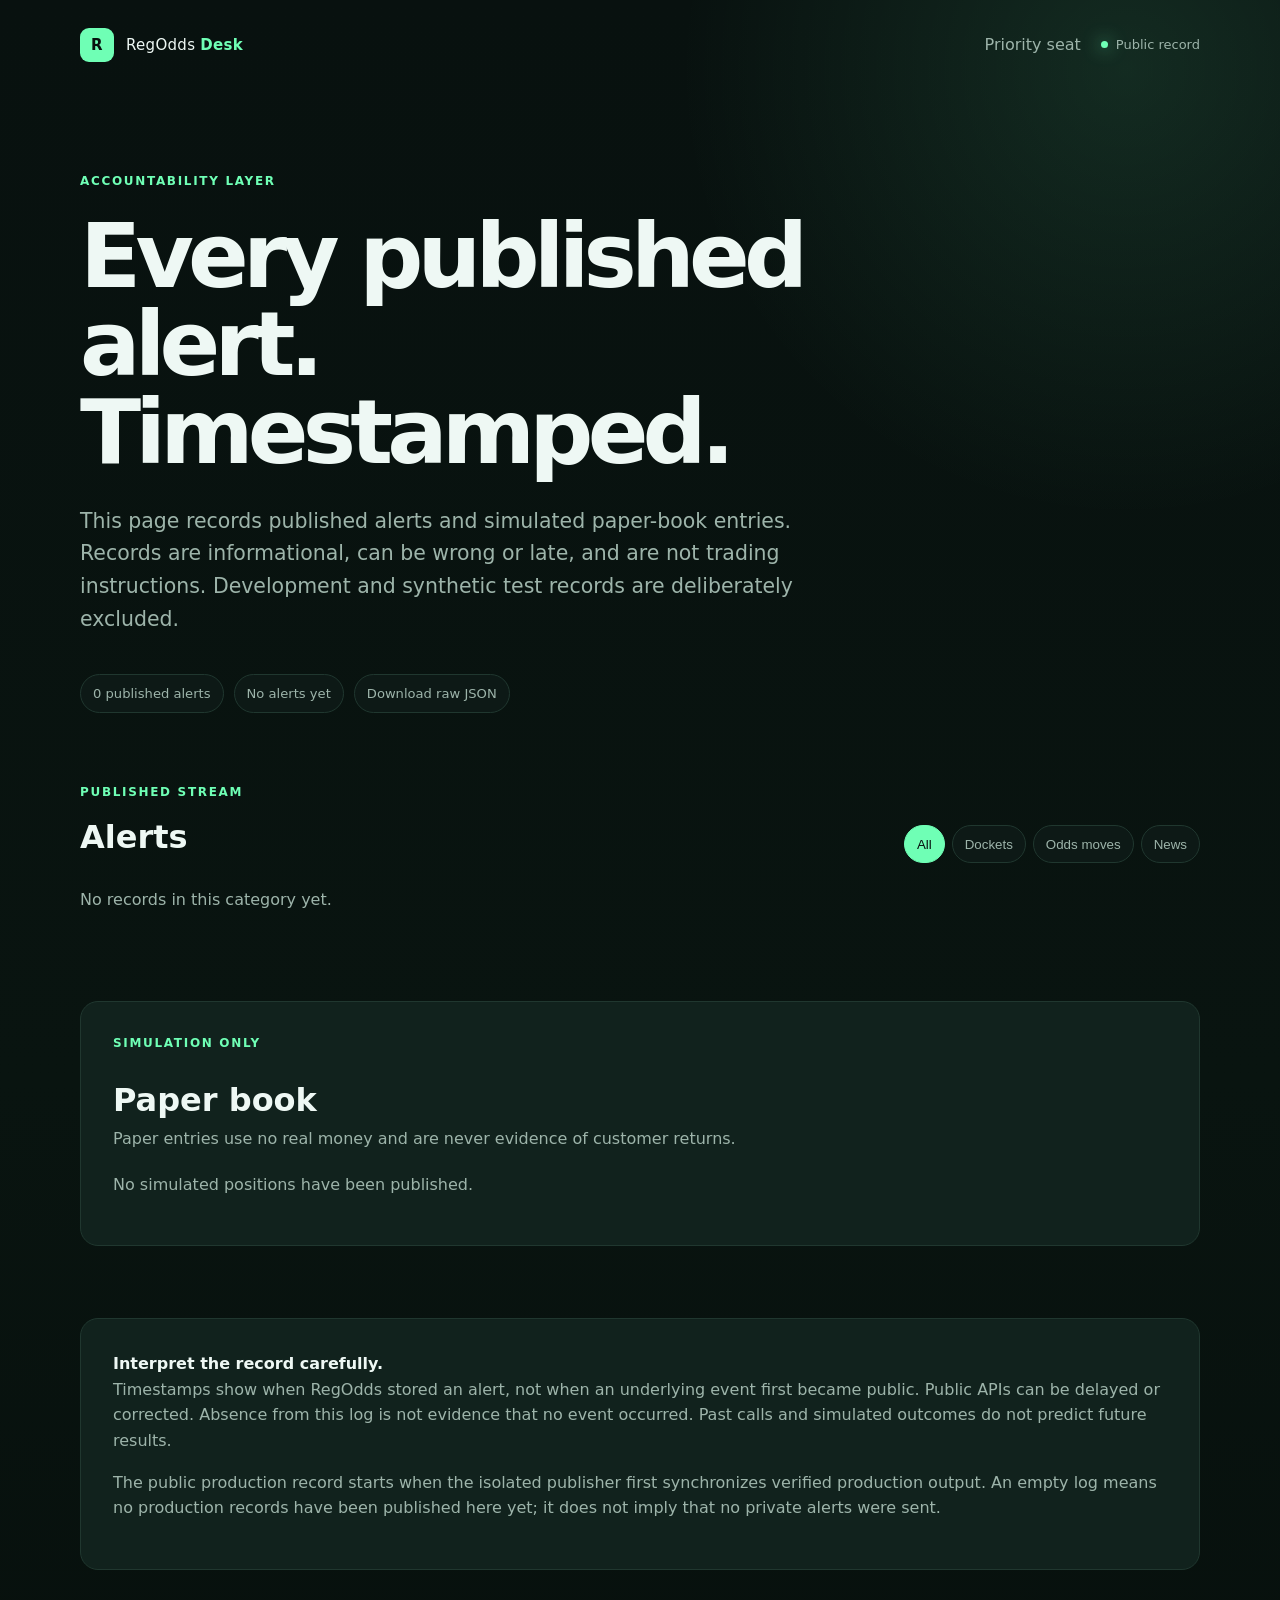
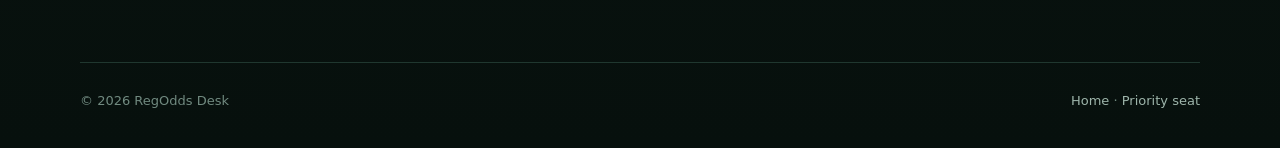
==== log/index.html @ b19358e7 "feat: publish priority seat and public alert log" ====
<!doctype html>
<html lang="en">
  <head>
    <meta charset="utf-8" />
    <meta name="viewport" content="width=device-width, initial-scale=1" />
    <meta
      name="description"
      content="The timestamped public alert record for RegOdds Desk, including simulated paper-book entries."
    />
    <meta name="theme-color" content="#08110f" />
    <link rel="canonical" href="https://regodds.com/log/" />
    <link rel="stylesheet" href="/styles.css" />
    <link rel="stylesheet" href="/log/log.css" />
    <title>Public Log — RegOdds Desk</title>
  </head>
  <body>
    <main>
      <nav aria-label="Primary navigation">
        <a class="brand" href="/" aria-label="RegOdds Desk home">
          <span class="brand-mark" aria-hidden="true">R</span>
          <span>RegOdds <strong>Desk</strong></span>
        </a>
        <div class="nav-links">
          <a href="/seat/">Priority seat</a>
          <span class="status"><span aria-hidden="true"></span> Public record</span>
        </div>
      </nav>

      <header class="log-header">
        <p class="eyebrow">Accountability layer</p>
        <h1>Every published alert.<br />Timestamped.</h1>
        <p class="lede">
          This page records published alerts and simulated paper-book entries. Records are
          informational, can be wrong or late, and are not trading instructions. Development
          and synthetic test records are deliberately excluded.
        </p>
        <div class="log-meta" aria-live="polite">
          <span id="record-count">Loading records…</span>
          <span id="latest-record"></span>
          <a href="/log/alerts.json">Download raw JSON</a>
        </div>
      </header>

      <section aria-labelledby="alerts-title">
        <div class="section-heading">
          <div>
            <p class="eyebrow">Published stream</p>
            <h2 id="alerts-title">Alerts</h2>
          </div>
          <div class="filters" role="group" aria-label="Filter alerts">
            <button class="active" type="button" data-kind="all">All</button>
            <button type="button" data-kind="docket">Dockets</button>
            <button type="button" data-kind="move">Odds moves</button>
            <button type="button" data-kind="news">News</button>
          </div>
        </div>
        <div id="alert-list" class="alert-list">
          <p class="empty-state">Loading the public record…</p>
        </div>
        <noscript><p class="empty-state">JavaScript is required for the visual log. The <a href="/log/alerts.json">raw JSON record</a> remains available.</p></noscript>
      </section>

      <section class="paper-section" aria-labelledby="paper-title">
        <p class="eyebrow">Simulation only</p>
        <h2 id="paper-title">Paper book</h2>
        <p class="paper-intro">Paper entries use no real money and are never evidence of customer returns.</p>
        <div id="paper-list" class="paper-list"><p class="empty-state">Loading…</p></div>
      </section>

      <section class="log-disclosure">
        <strong>Interpret the record carefully.</strong>
        <p>
          Timestamps show when RegOdds stored an alert, not when an underlying event first
          became public. Public APIs can be delayed or corrected. Absence from this log is not
          evidence that no event occurred. Past calls and simulated outcomes do not predict future results.
        </p>
        <p>
          The public production record starts when the isolated publisher first synchronizes
          verified production output. An empty log means no production records have been
          published here yet; it does not imply that no private alerts were sent.
        </p>
      </section>
    </main>

    <footer>
      <span>© 2026 RegOdds Desk</span>
      <span><a href="/">Home</a> · <a href="/seat/">Priority seat</a></span>
    </footer>

    <script src="/log/log.js" defer></script>
  </body>
</html>
---- styles.css ----
:root {
  color-scheme: dark;
  --bg: #08110f;
  --panel: #0d1916;
  --panel-2: #11221d;
  --text: #eef8f4;
  --muted: #9db4aa;
  --line: #20372f;
  --accent: #6fffb5;
  --accent-soft: rgba(111, 255, 181, 0.11);
}

* {
  box-sizing: border-box;
}

html {
  background: var(--bg);
  scroll-behavior: smooth;
}

body {
  margin: 0;
  min-width: 320px;
  color: var(--text);
  background:
    radial-gradient(circle at 88% 4%, rgba(111, 255, 181, 0.11), transparent 28rem),
    linear-gradient(180deg, #08110f 0%, #091410 62%, #07100d 100%);
  font-family:
    Inter, ui-sans-serif, system-ui, -apple-system, BlinkMacSystemFont, "Segoe UI", sans-serif;
  line-height: 1.6;
}

main,
footer {
  width: min(1120px, calc(100% - 40px));
  margin-inline: auto;
}

nav {
  display: flex;
  align-items: center;
  justify-content: space-between;
  padding: 28px 0;
}

.brand {
  display: inline-flex;
  align-items: center;
  gap: 12px;
  color: var(--text);
  font-size: 15px;
  letter-spacing: 0.02em;
  text-decoration: none;
}

.brand strong {
  color: var(--accent);
  font-weight: 650;
}

.brand-mark {
  display: grid;
  width: 34px;
  height: 34px;
  place-items: center;
  color: var(--bg);
  background: var(--accent);
  border-radius: 9px;
  font-weight: 800;
}

.status {
  display: inline-flex;
  align-items: center;
  gap: 8px;
  color: var(--muted);
  font-size: 13px;
}

.status span {
  width: 7px;
  height: 7px;
  background: var(--accent);
  border-radius: 50%;
  box-shadow: 0 0 18px var(--accent);
}

.nav-links {
  display: flex;
  align-items: center;
  gap: 20px;
}

.nav-links > a,
footer a {
  color: var(--muted);
  text-decoration: none;
}

.nav-links > a:hover,
.nav-links > a:focus-visible,
footer a:hover,
footer a:focus-visible {
  color: var(--accent);
}

.hero {
  max-width: 930px;
  padding: 112px 0 96px;
}

.eyebrow,
.number {
  margin: 0 0 22px;
  color: var(--accent);
  font-size: 12px;
  font-weight: 700;
  letter-spacing: 0.14em;
  text-transform: uppercase;
}

h1,
h2,
p {
  margin-top: 0;
}

h1 {
  max-width: 920px;
  margin-bottom: 30px;
  font-size: clamp(3rem, 8vw, 6.8rem);
  font-weight: 650;
  letter-spacing: -0.065em;
  line-height: 0.98;
}

.lede {
  max-width: 760px;
  margin-bottom: 38px;
  color: var(--muted);
  font-size: clamp(1.05rem, 2vw, 1.28rem);
}

.principles {
  display: flex;
  flex-wrap: wrap;
  gap: 10px;
}

.principles span {
  padding: 8px 12px;
  color: #c7ddd4;
  background: var(--accent-soft);
  border: 1px solid rgba(111, 255, 181, 0.18);
  border-radius: 999px;
  font-size: 13px;
}

.hero-actions {
  display: flex;
  flex-wrap: wrap;
  gap: 12px;
  margin-top: 28px;
}

.button {
  display: inline-flex;
  min-height: 46px;
  align-items: center;
  justify-content: center;
  padding: 10px 17px;
  border: 1px solid var(--line);
  border-radius: 10px;
  font-weight: 700;
  text-decoration: none;
}

.button.primary {
  color: var(--bg);
  background: var(--accent);
  border-color: var(--accent);
}

.button.secondary {
  color: var(--text);
  background: var(--panel);
}

.button:hover,
.button:focus-visible {
  transform: translateY(-1px);
}

.grid {
  display: grid;
  grid-template-columns: repeat(3, 1fr);
  border: 1px solid var(--line);
  border-radius: 18px;
  overflow: hidden;
}

.grid article {
  min-height: 280px;
  padding: 34px;
  background: rgba(13, 25, 22, 0.86);
}

.grid article + article {
  border-left: 1px solid var(--line);
}

.number {
  margin-bottom: 72px;
}

.grid h2,
.notice h2 {
  margin-bottom: 12px;
  font-size: 1.3rem;
  letter-spacing: -0.025em;
}

.grid p:last-child,
.notice p:last-child {
  margin-bottom: 0;
  color: var(--muted);
}

.notice {
  display: grid;
  grid-template-columns: 0.65fr 1fr 1.35fr;
  gap: 32px;
  align-items: start;
  margin: 92px 0 104px;
  padding: 42px;
  background: var(--panel-2);
  border: 1px solid var(--line);
  border-radius: 18px;
}

.notice .eyebrow {
  margin-top: 4px;
  margin-bottom: 0;
}

footer {
  display: flex;
  justify-content: space-between;
  padding: 28px 0 36px;
  color: #718a80;
  border-top: 1px solid var(--line);
  font-size: 13px;
}

@media (max-width: 820px) {
  .hero {
    padding: 78px 0 70px;
  }

  .grid,
  .notice {
    grid-template-columns: 1fr;
  }

  .grid article {
    min-height: auto;
  }

  .grid article + article {
    border-top: 1px solid var(--line);
    border-left: 0;
  }

  .number {
    margin-bottom: 34px;
  }

  .notice {
    margin: 64px 0 72px;
  }
}

@media (max-width: 520px) {
  main,
  footer {
    width: min(100% - 24px, 1120px);
  }

  nav {
    padding: 18px 0;
  }

  .nav-links {
    gap: 12px;
    font-size: 13px;
  }

  .nav-links .status {
    display: none;
  }

  .hero {
    padding-top: 58px;
  }

  h1 {
    font-size: clamp(2.75rem, 15vw, 4.1rem);
  }

  .grid article,
  .notice {
    padding: 26px;
  }
}
---- log/log.css ----
.log-header {
  max-width: 940px;
  padding: 82px 0 70px;
}

.log-header h1 {
  margin-bottom: 28px;
  font-size: clamp(3rem, 7vw, 6rem);
}

.log-meta {
  display: flex;
  flex-wrap: wrap;
  gap: 10px;
  margin-top: 26px;
}

.log-meta > * {
  padding: 8px 12px;
  color: var(--muted);
  background: var(--panel);
  border: 1px solid var(--line);
  border-radius: 999px;
  font-size: 0.82rem;
  text-decoration: none;
}

.log-meta a:hover,
.log-meta a:focus-visible {
  color: var(--accent);
}

.section-heading {
  display: flex;
  gap: 24px;
  align-items: end;
  justify-content: space-between;
  margin-bottom: 24px;
}

.section-heading .eyebrow {
  margin-bottom: 10px;
}

.section-heading h2,
.paper-section h2 {
  margin-bottom: 0;
  font-size: 2rem;
}

.filters {
  display: flex;
  flex-wrap: wrap;
  gap: 7px;
}

.filters button {
  min-height: 38px;
  padding: 7px 12px;
  color: var(--muted);
  background: var(--panel);
  border: 1px solid var(--line);
  border-radius: 999px;
  cursor: pointer;
}

.filters button.active,
.filters button:hover,
.filters button:focus-visible {
  color: var(--bg);
  background: var(--accent);
  border-color: var(--accent);
}

.alert-list {
  display: grid;
  gap: 12px;
}

.alert-card {
  display: grid;
  grid-template-columns: minmax(145px, 0.28fr) 1fr;
  gap: 26px;
  padding: 26px;
  background: rgba(13, 25, 22, 0.9);
  border: 1px solid var(--line);
  border-radius: 15px;
}

.alert-id,
.alert-time,
.alert-kind {
  color: var(--muted);
  font-size: 0.8rem;
}

.alert-kind {
  display: inline-flex;
  margin-top: 9px;
  padding: 4px 8px;
  color: var(--accent);
  background: var(--accent-soft);
  border-radius: 999px;
  text-transform: uppercase;
}

.alert-card h3 {
  margin: 0 0 10px;
  font-size: 1.05rem;
}

.alert-body {
  margin: 0;
  overflow-wrap: anywhere;
  color: #c4d6cf;
  font: 0.92rem/1.65 ui-monospace, SFMono-Regular, Consolas, monospace;
  white-space: pre-wrap;
}

.paper-section,
.log-disclosure {
  margin-top: 72px;
  padding: 32px;
  background: var(--panel-2);
  border: 1px solid var(--line);
  border-radius: 18px;
}

.paper-intro,
.log-disclosure p,
.empty-state {
  color: var(--muted);
}

.paper-list {
  display: grid;
  gap: 10px;
  margin-top: 20px;
}

.paper-card {
  padding: 18px;
  background: var(--panel);
  border: 1px solid var(--line);
  border-radius: 12px;
}

.paper-card::before {
  content: "SIMULATED";
  display: inline-flex;
  margin-bottom: 9px;
  color: #ffd980;
  font-size: 0.72rem;
  font-weight: 800;
  letter-spacing: 0.12em;
}

.log-disclosure {
  margin-bottom: 92px;
}

@media (max-width: 720px) {
  .section-heading {
    align-items: start;
    flex-direction: column;
  }

  .alert-card {
    grid-template-columns: 1fr;
    gap: 14px;
  }
}
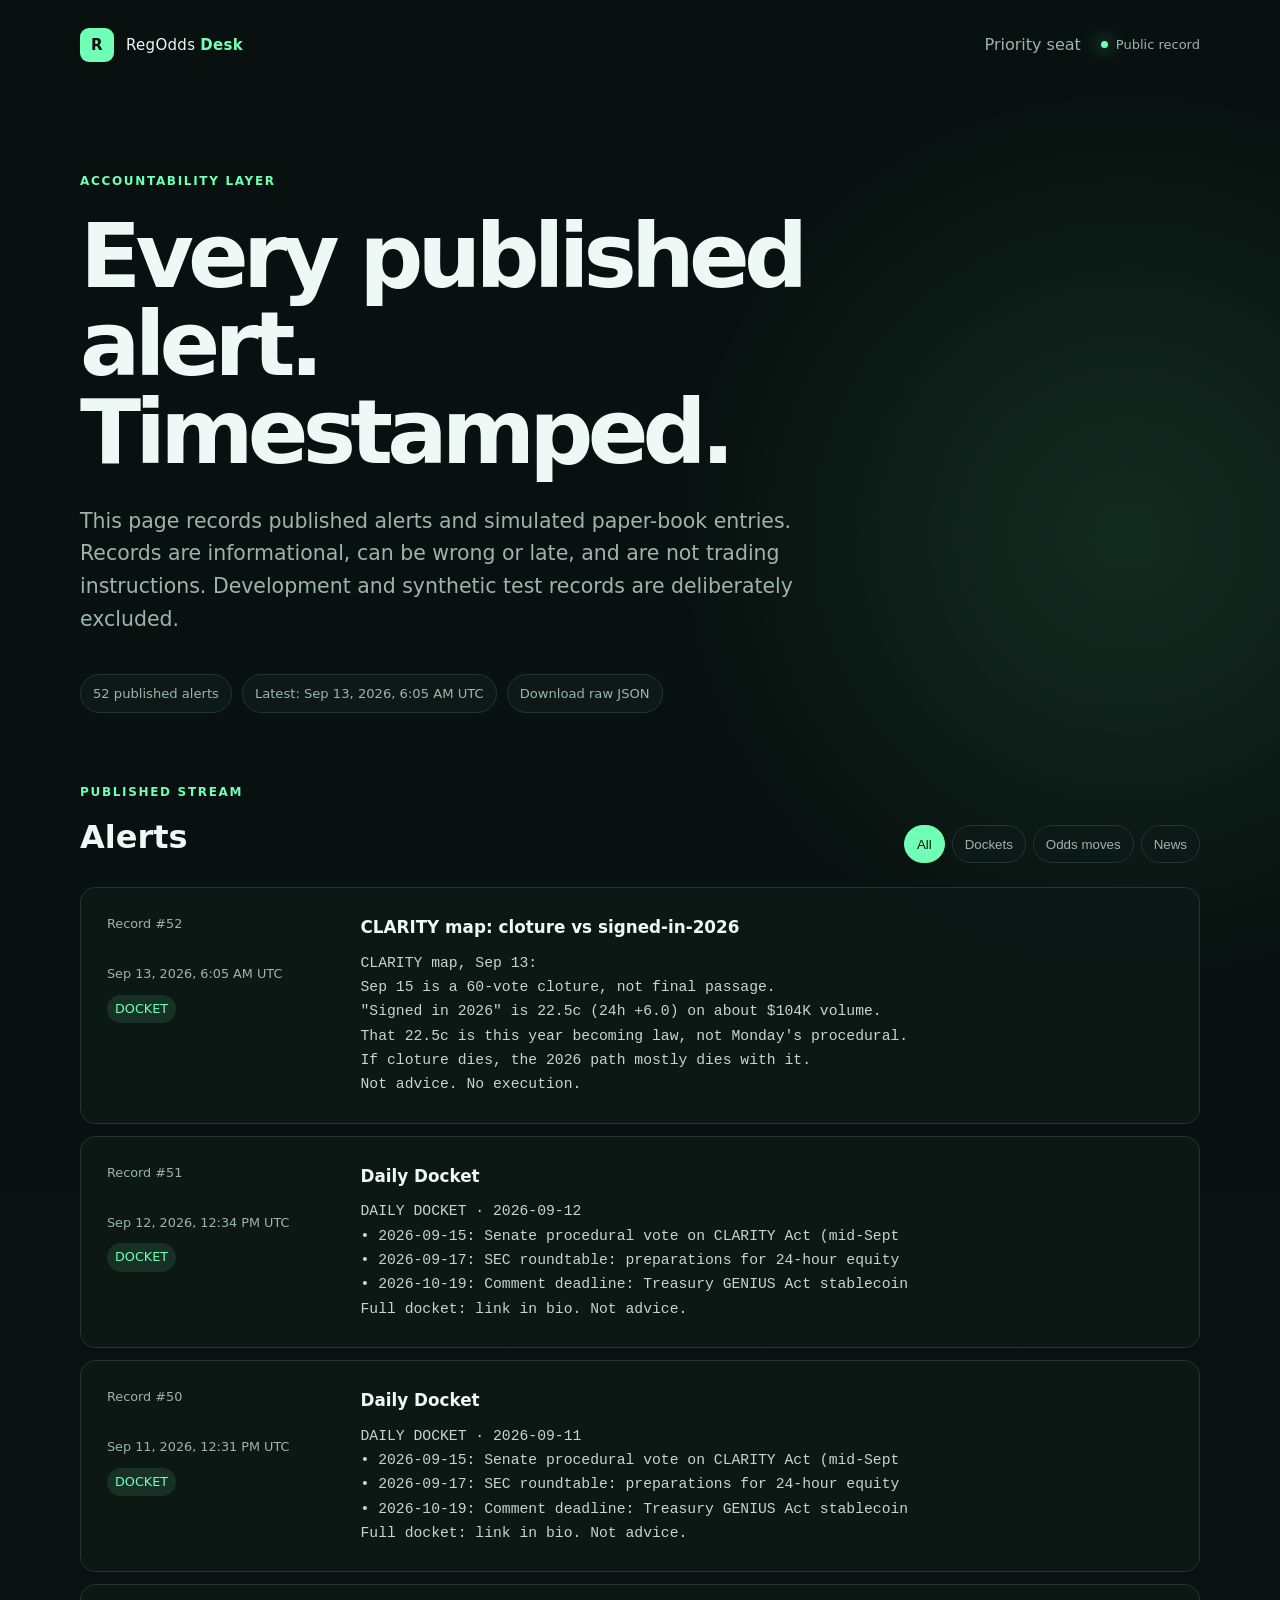
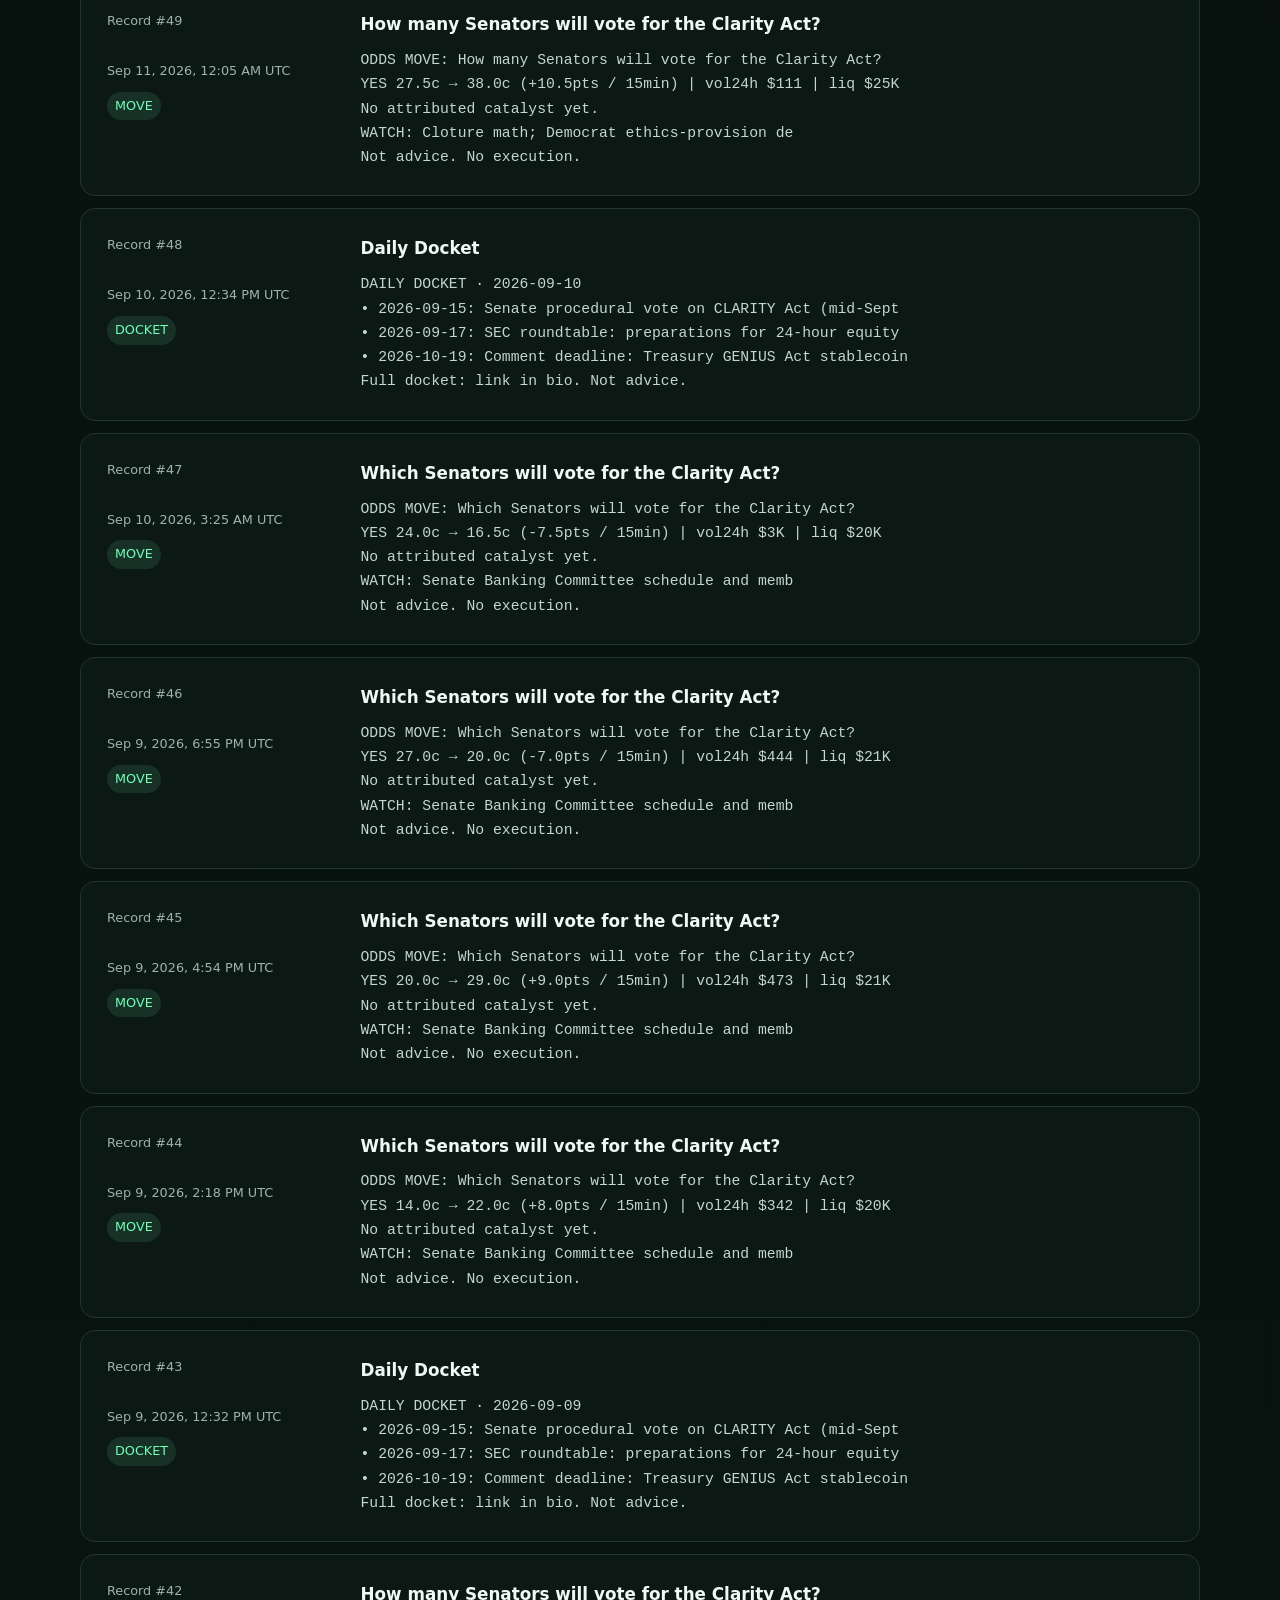
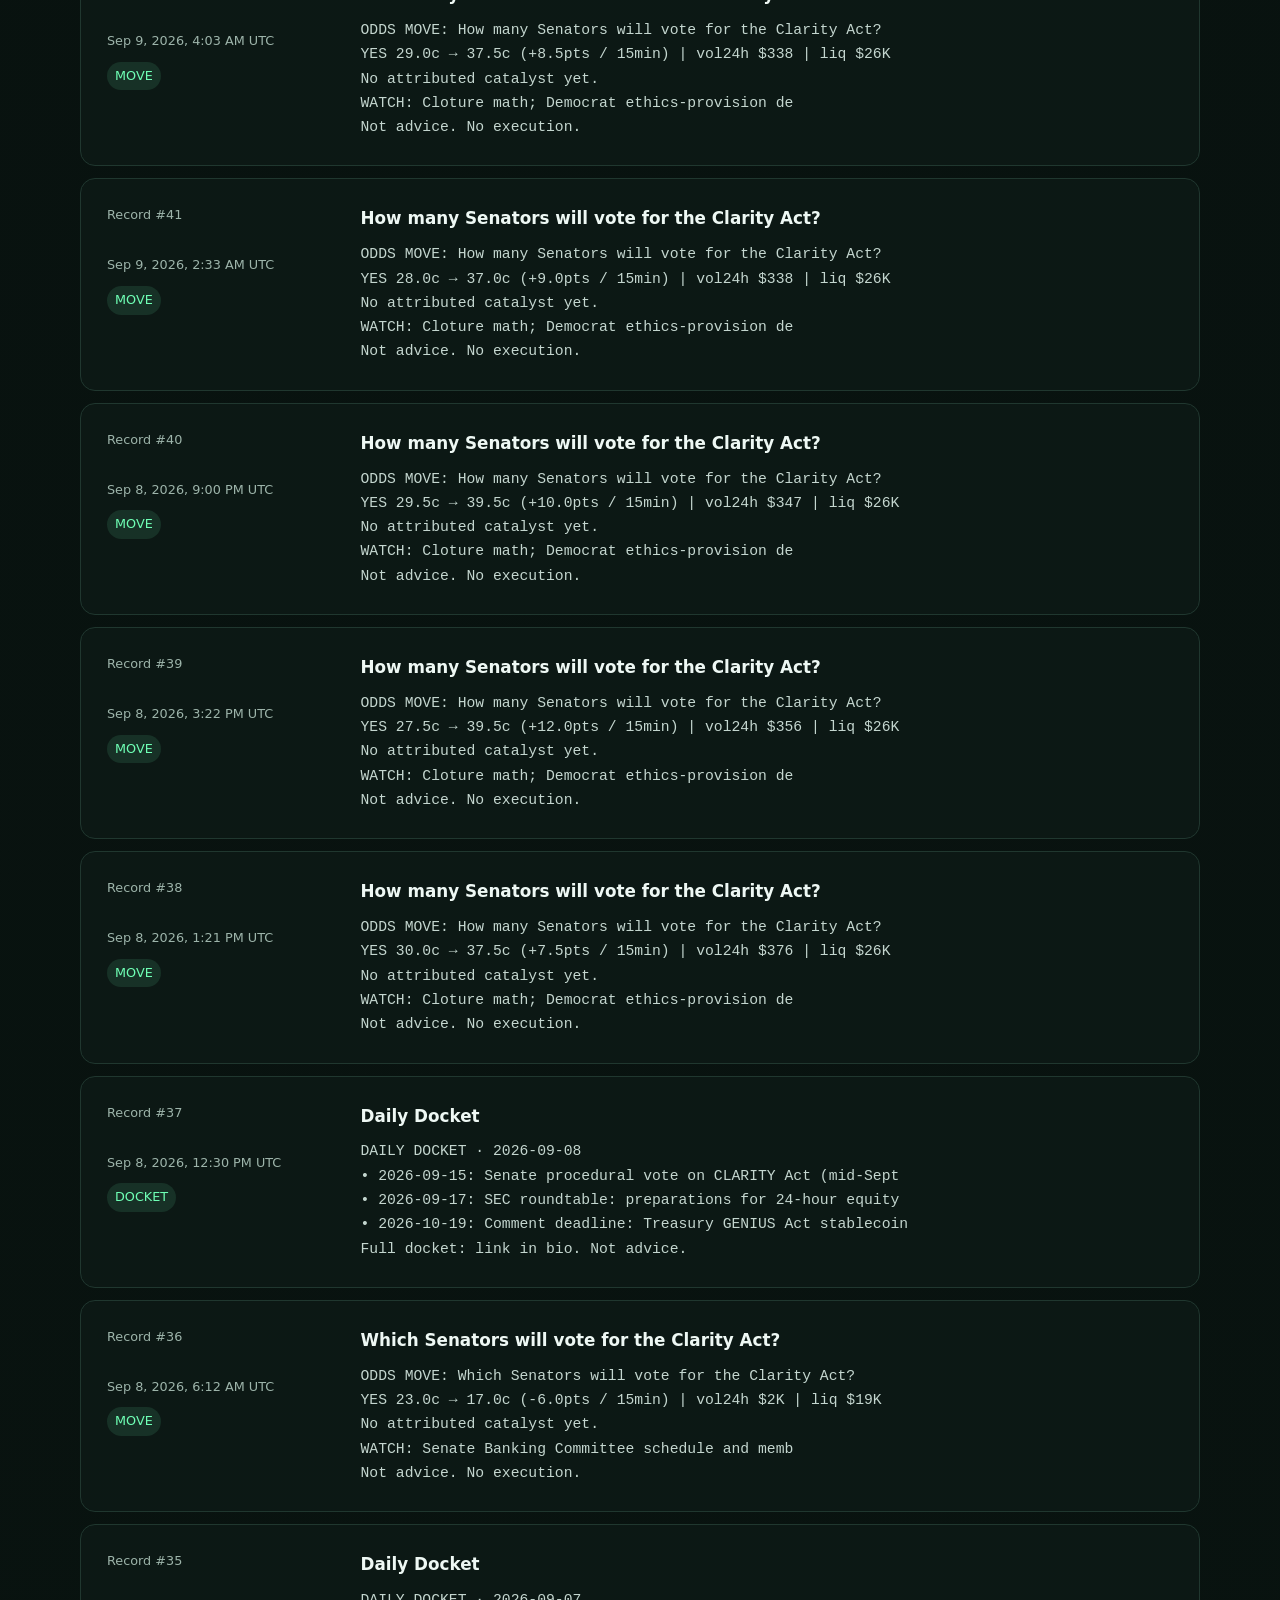
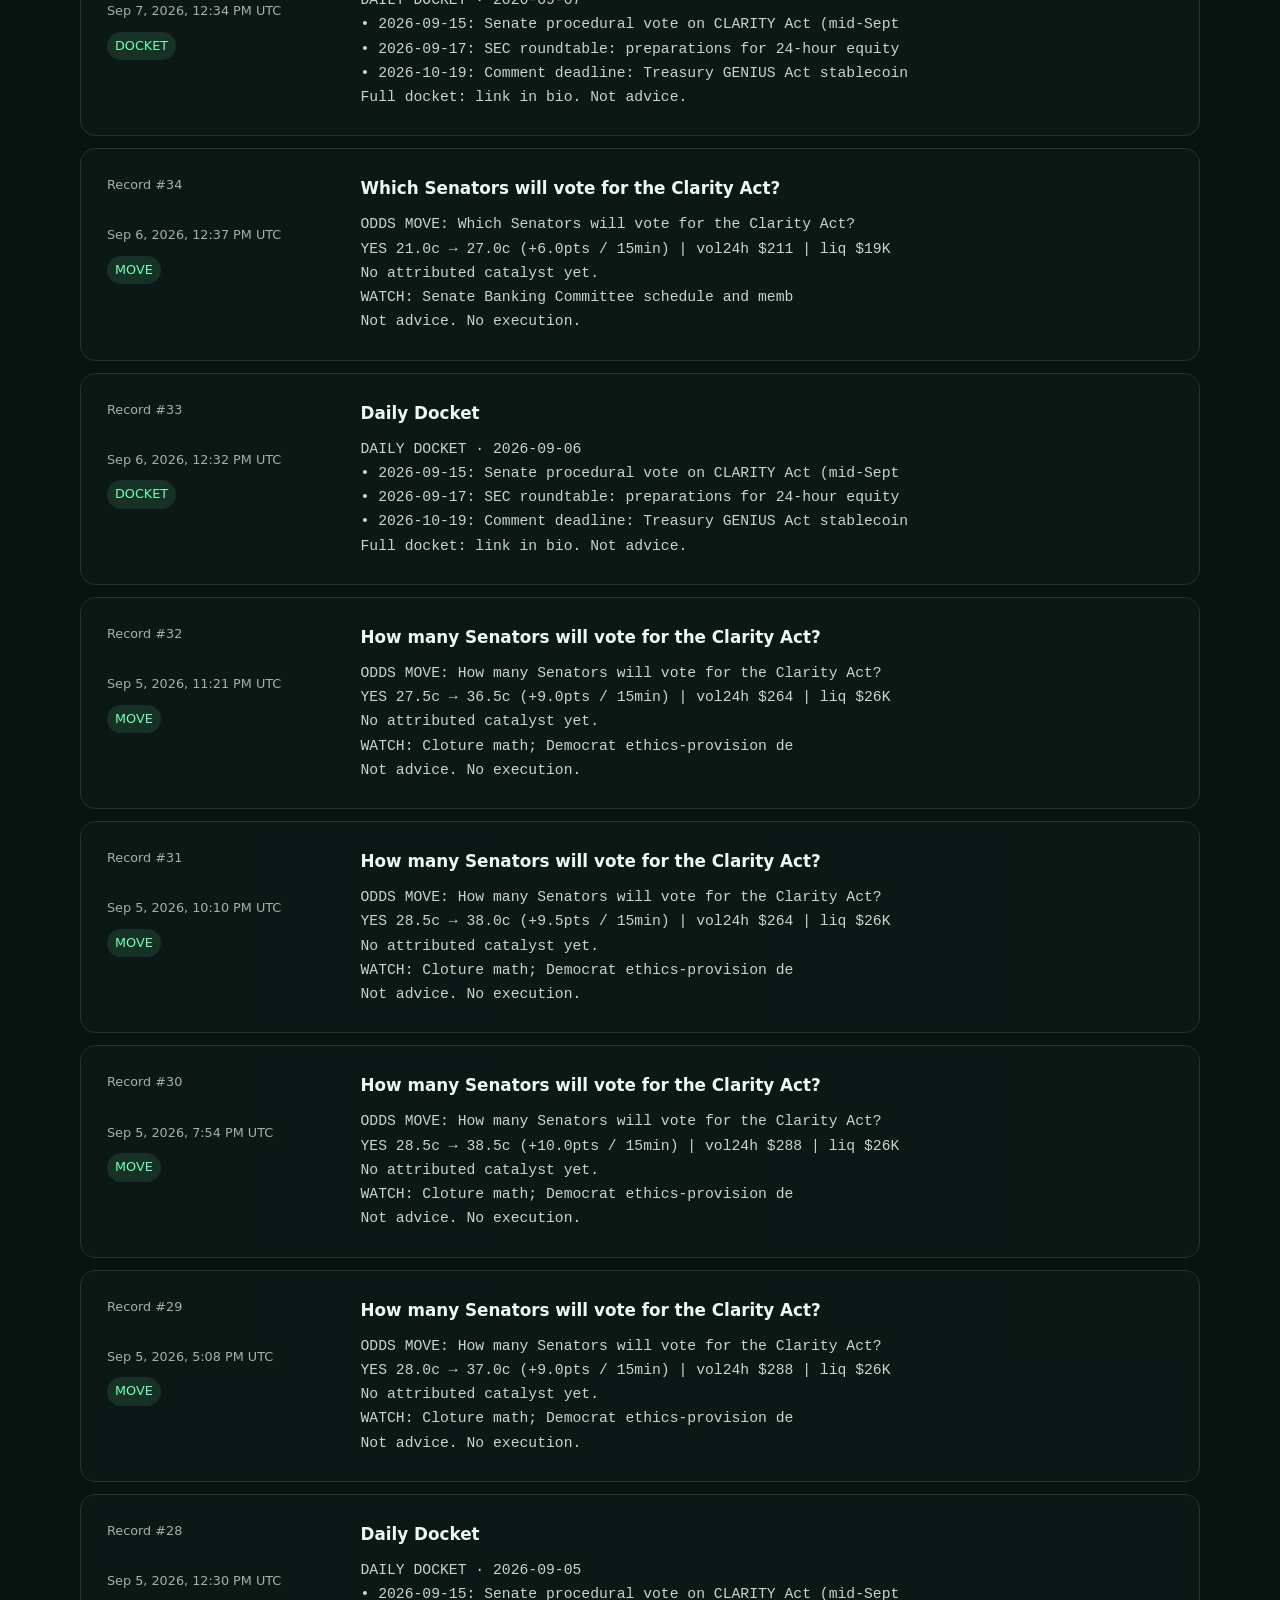
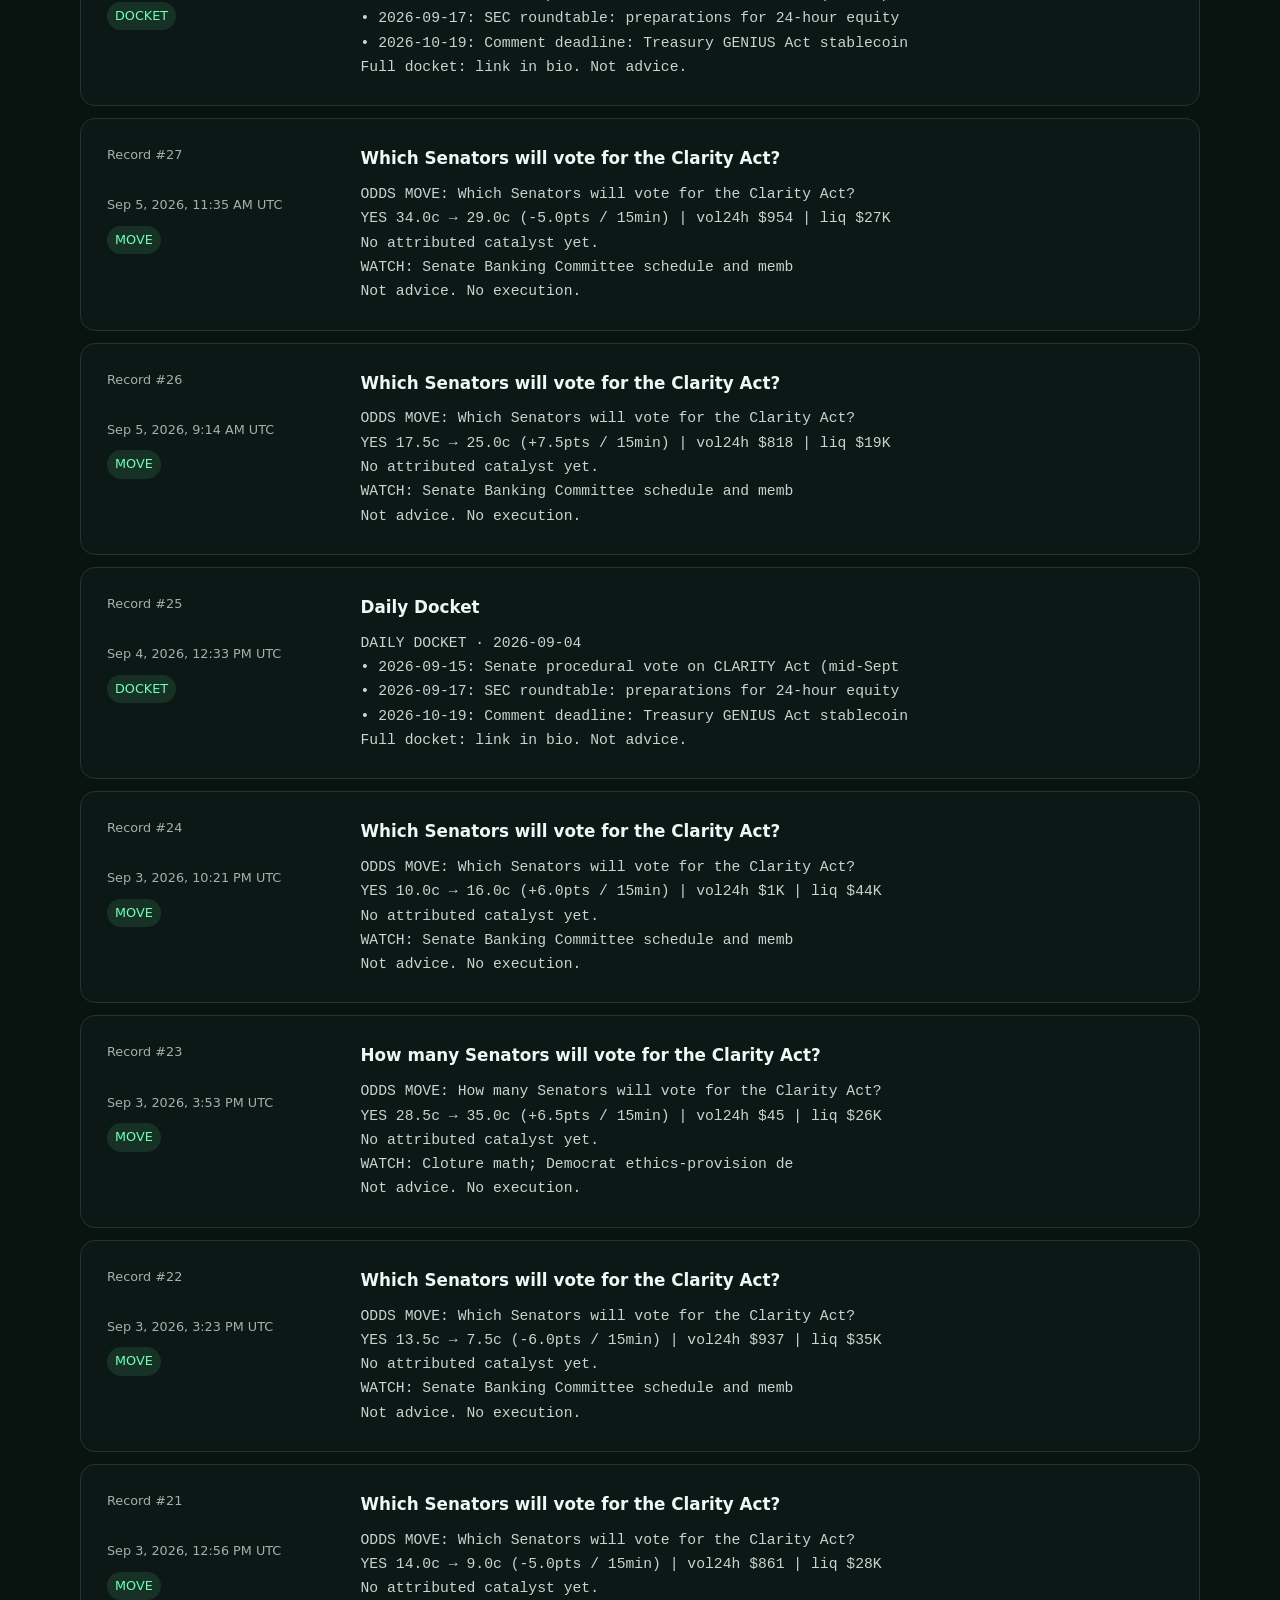
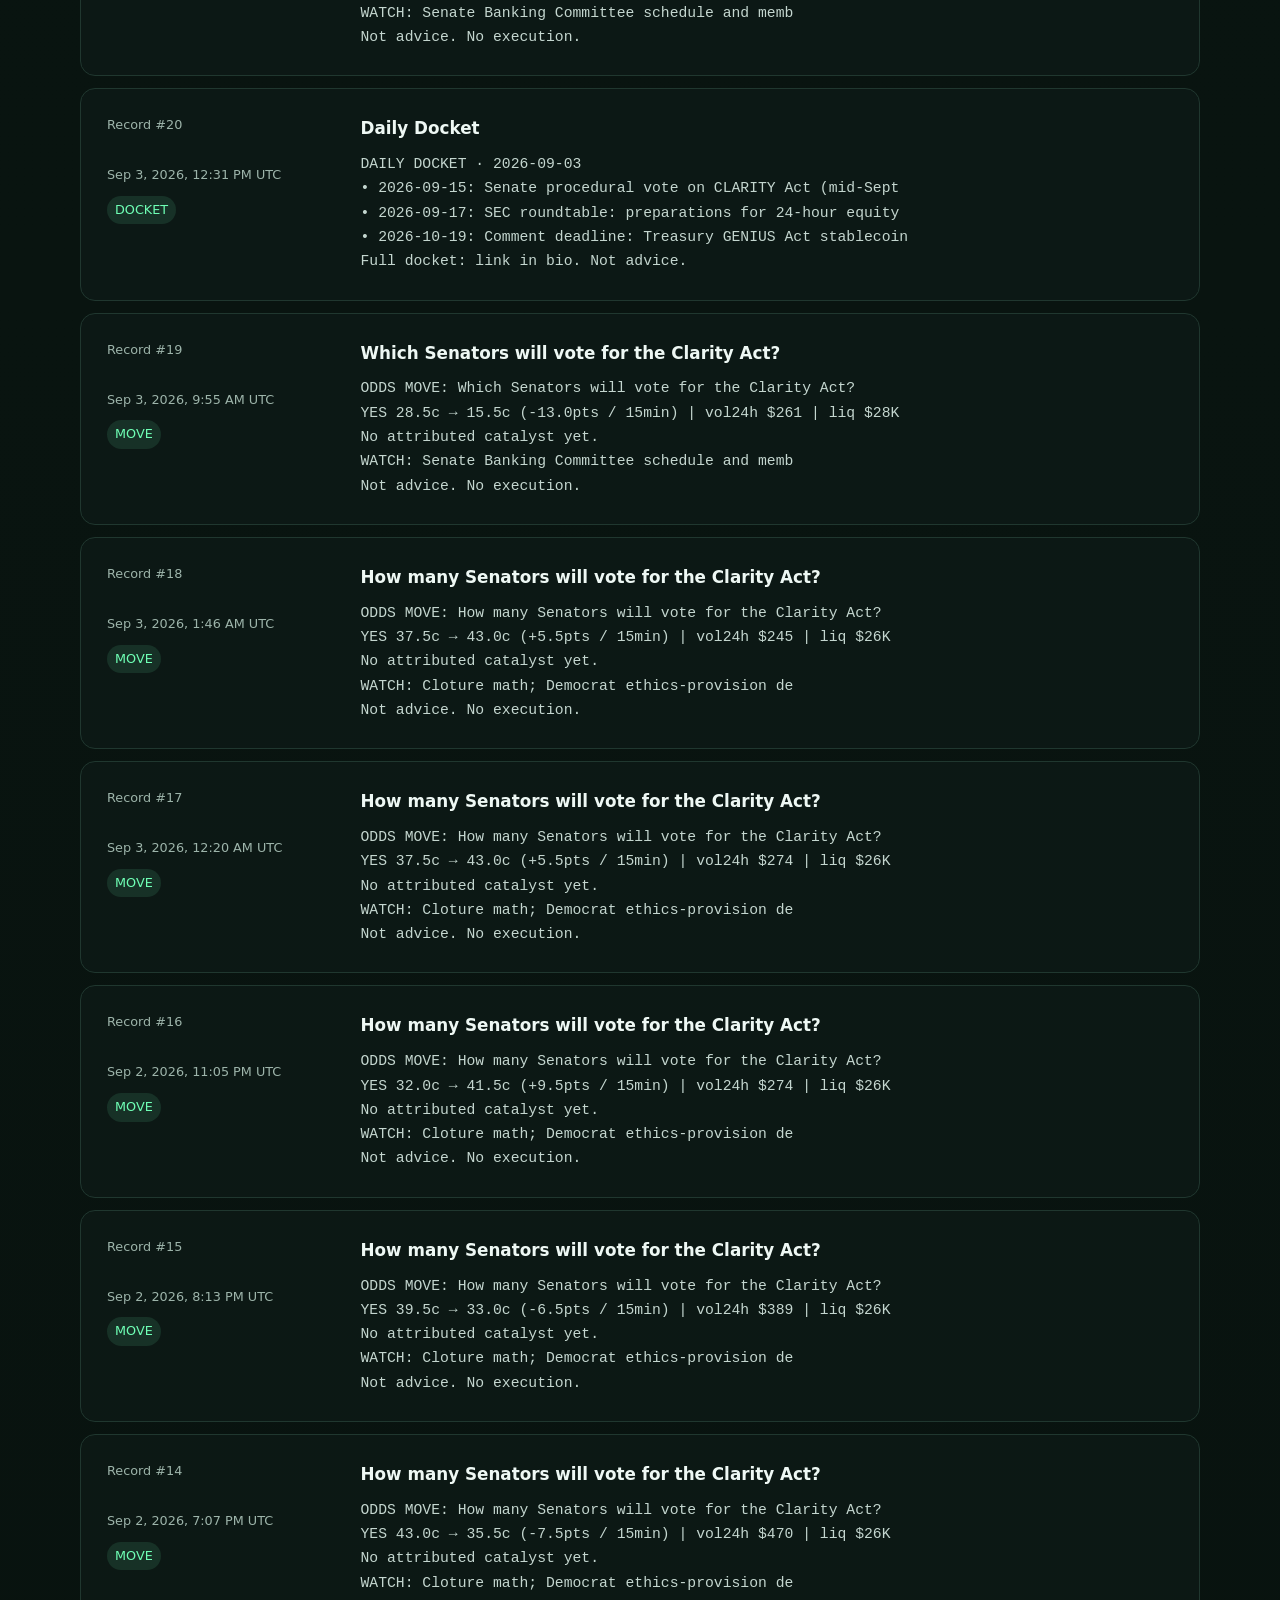
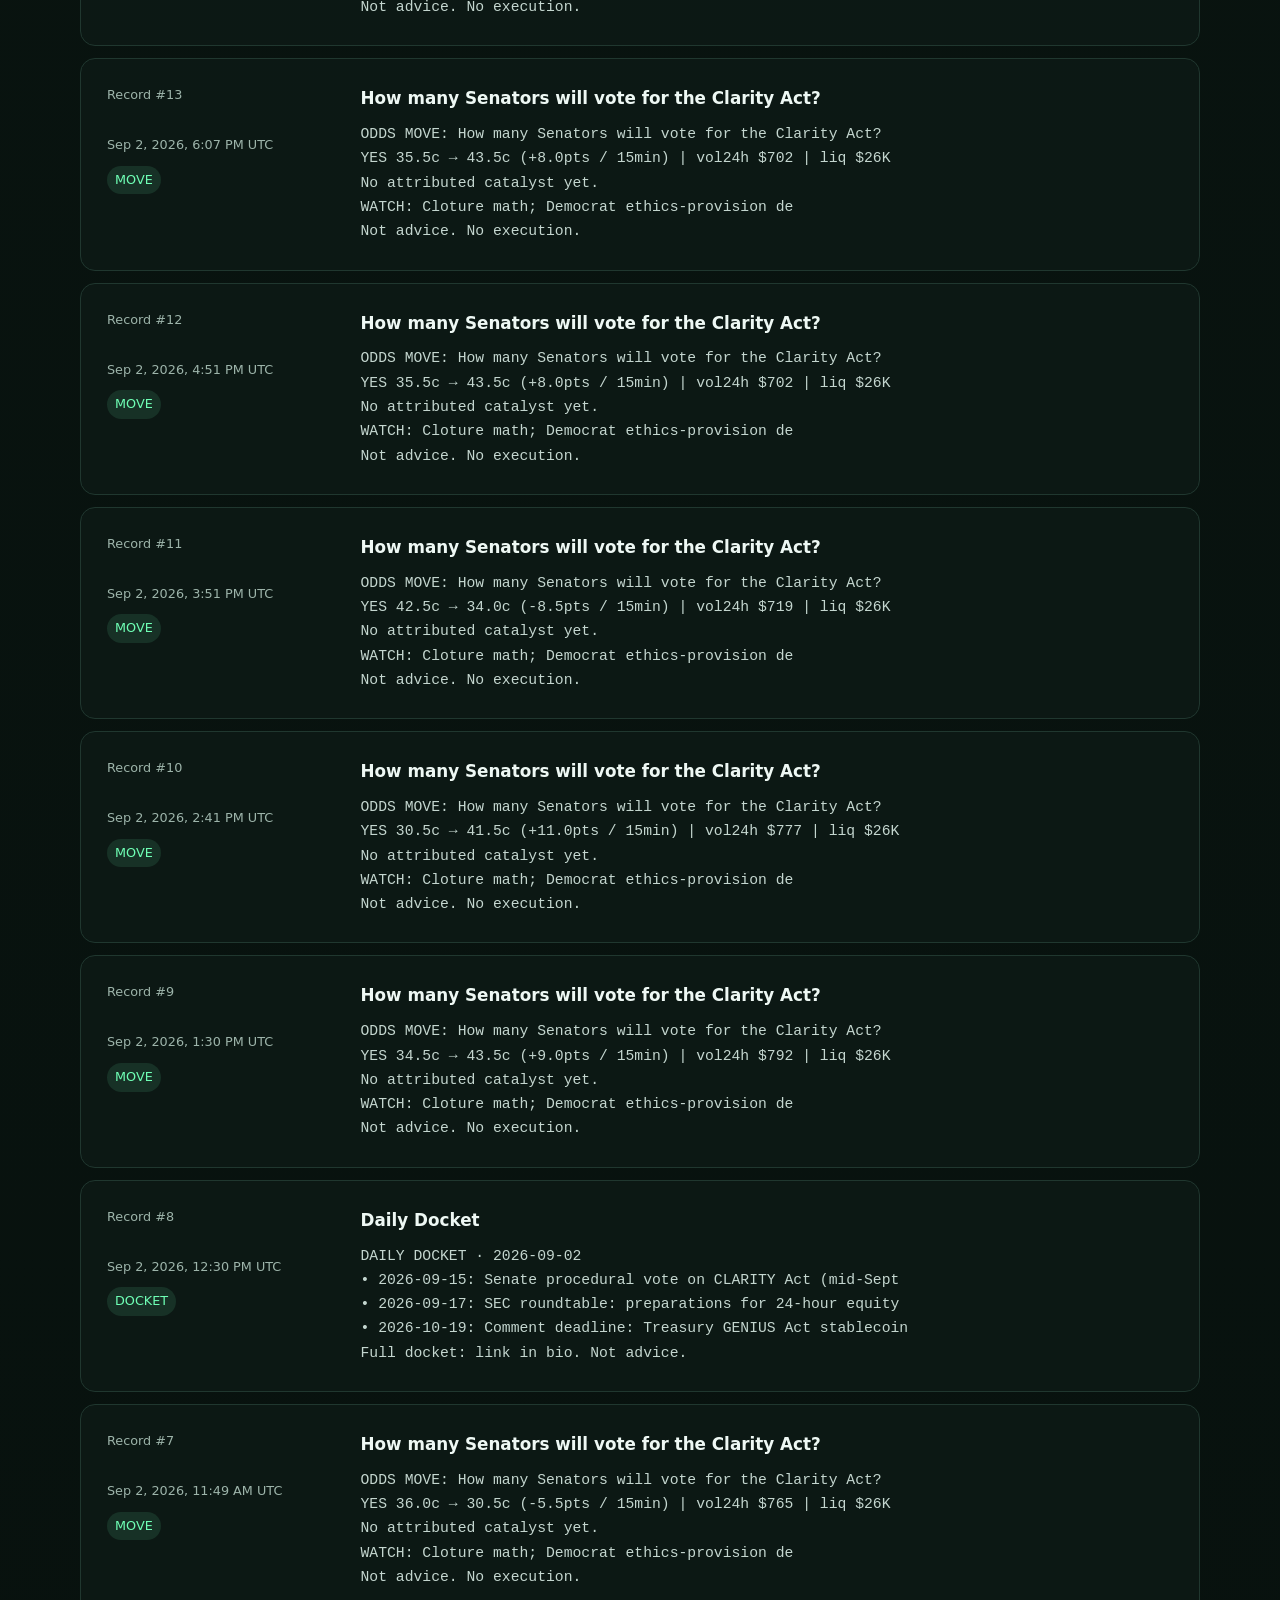
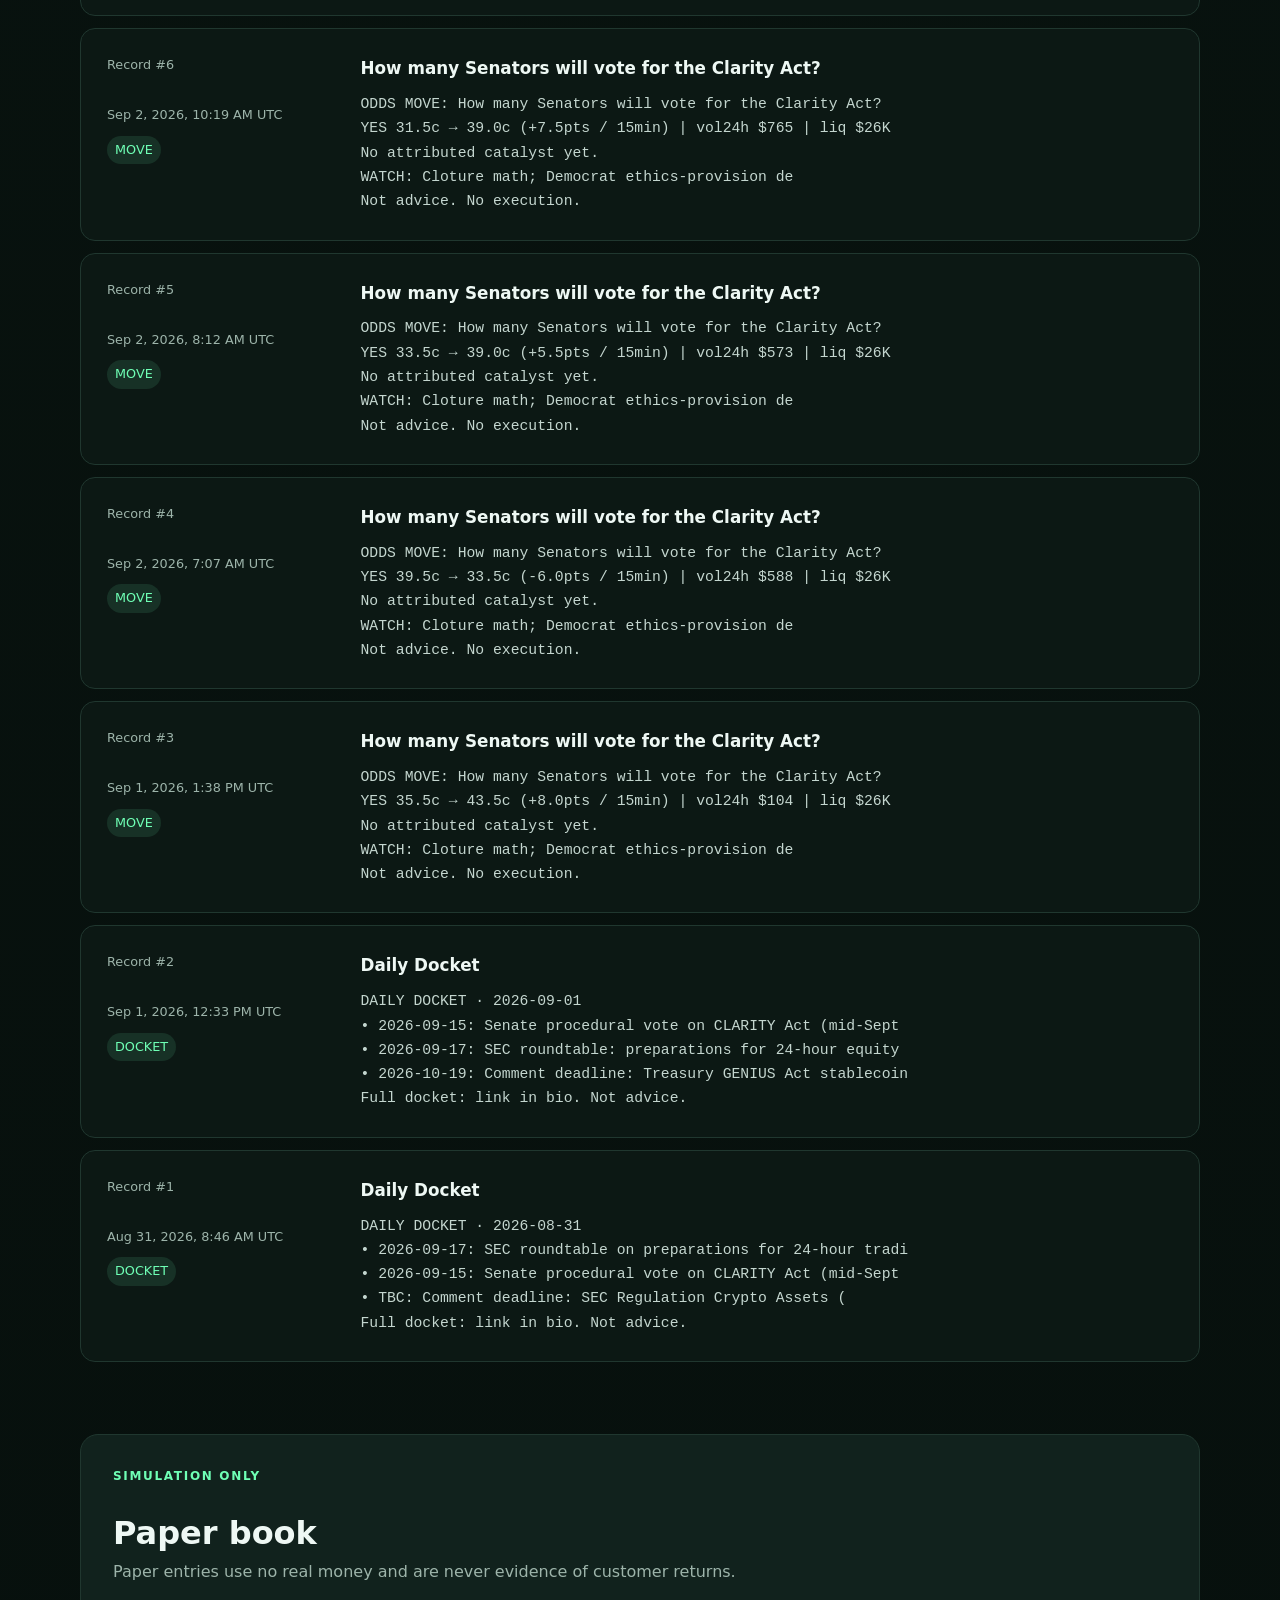
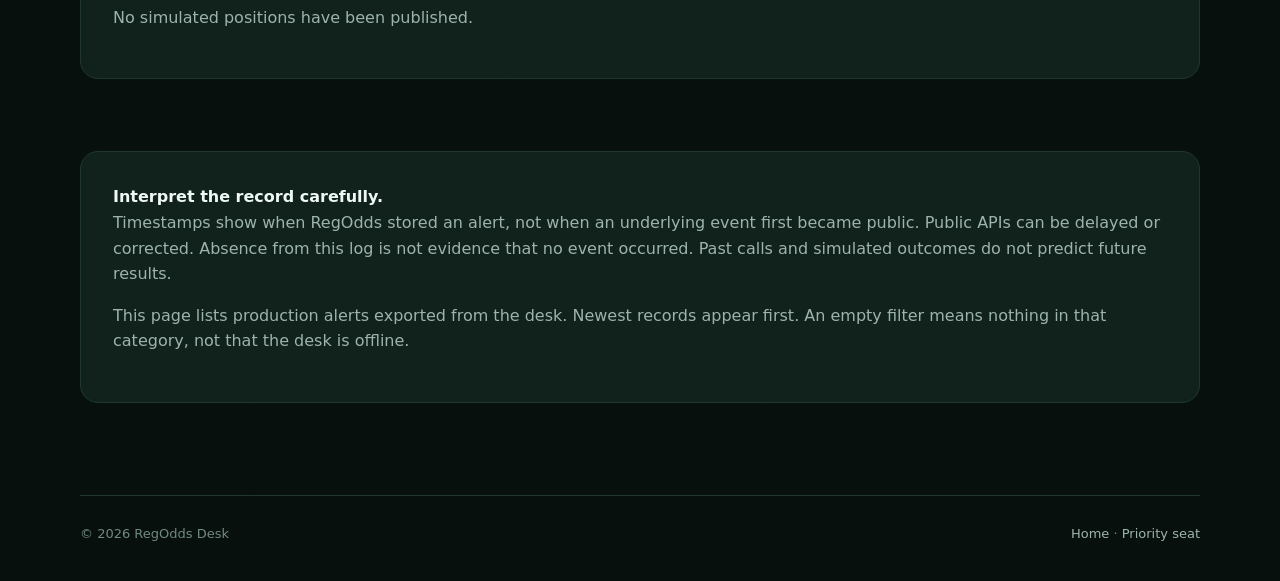
==== commit 8c854983: "log: publish CLARITY map and drop empty-state copy Co-authored-by: Cursor <cursoragent@cursor.com>" ====
--- a/log/index.html
+++ b/log/index.html
@@ -75,9 +75,8 @@
           evidence that no event occurred. Past calls and simulated outcomes do not predict future results.
         </p>
         <p>
-          The public production record starts when the isolated publisher first synchronizes
-          verified production output. An empty log means no production records have been
-          published here yet; it does not imply that no private alerts were sent.
+          This page lists production alerts exported from the desk. Newest records appear first.
+          An empty filter means nothing in that category, not that the desk is offline.
         </p>
       </section>
     </main>
